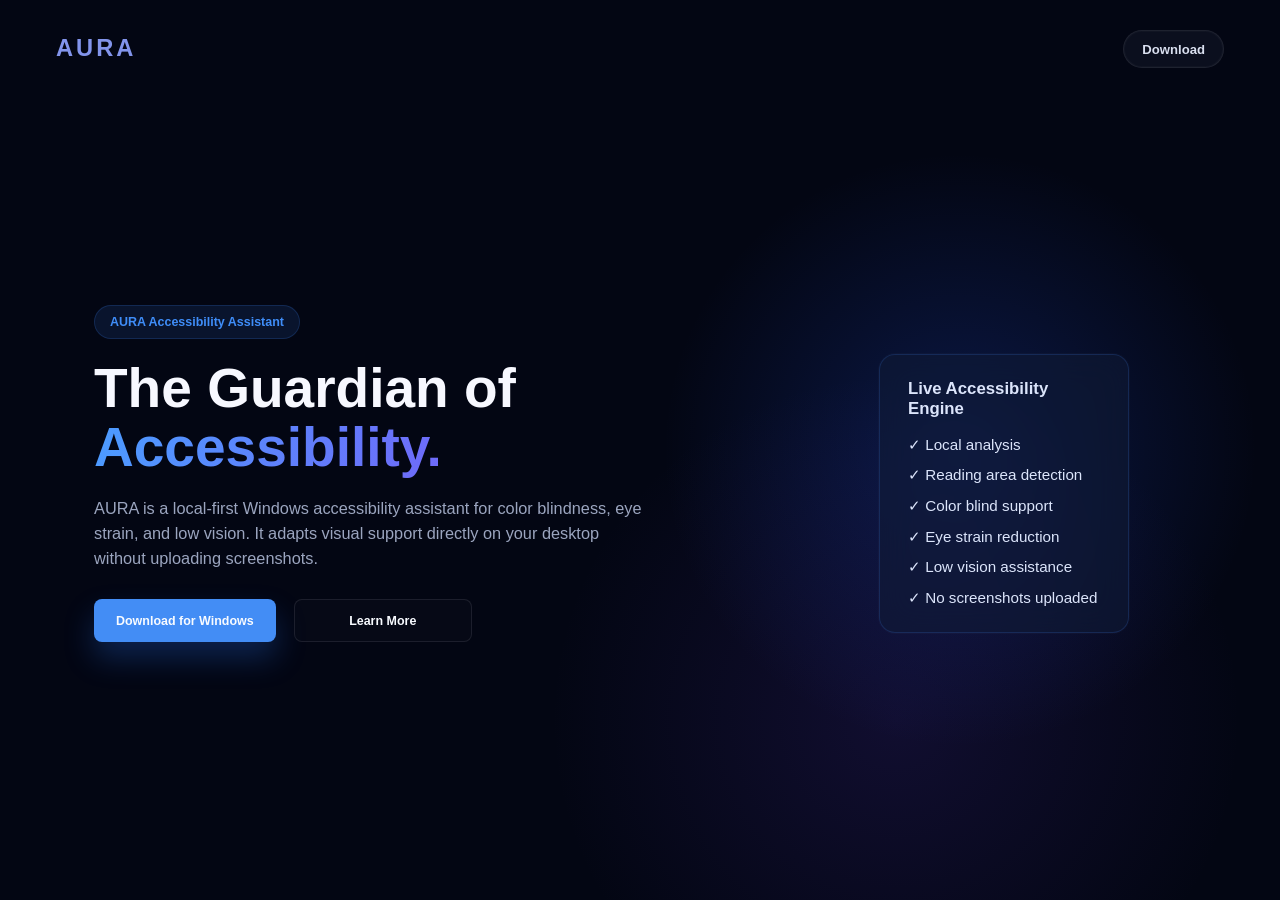
==== index.html @ 59a0d9ca "Simplify landing page and add About page" ====
<!DOCTYPE html>
<html lang="en">
<head>
  <meta charset="UTF-8">
  <meta name="viewport" content="width=device-width, initial-scale=1.0">
  <title>AURA</title>
  <link rel="stylesheet" href="style.css">
</head>
<body class="mode-voyager home-page">
  <div class="page-shell">
    <header class="site-header">
      <a class="brand overlay-target" href="#" aria-label="AURA home" data-overlay-label="UI ELEMENT" data-status-tag="Optimized">
        AURA
      </a>



      <nav class="header-actions" aria-label="AURA website navigation">
  <a class="control-pill" href="https://github.com/Shaki-1/Aura/releases/latest" target="_blank" rel="noopener noreferrer">Download</a>
</nav>




    </header>

    <main>
      <section class="hero-section" aria-labelledby="heroTitle">
        <div class="hero-copy">
          <span class="badge">AURA Accessibility Assistant</span>

          <h1 class="hero-title overlay-target" id="heroTitle" data-overlay-label="STRUCTURE" data-status-tag="Readable">
            The Guardian of <span>Accessibility.</span>
          </h1>

          <p class="hero-description" id="heroDescription">
  AURA is a local-first Windows accessibility assistant for color blindness, eye strain, and low vision.
  It adapts visual support directly on your desktop without uploading screenshots.
</p>


          <div class="hero-buttons">


            <a class="primary-button overlay-target" href="https://github.com/Shaki-1/Aura/releases/latest" target="_blank" rel="noopener noreferrer">
  Download for Windows
</a>



            <a class="secondary-button" href="about.html">Learn More</a>
          </div>
        </div>
<aside class="scanner-panel overlay-target" aria-label="AURA desktop preview" data-overlay-label="LOCAL APP" data-status-tag="Private">
  <h3>Live Accessibility Engine</h3>

  <ul class="feature-list">
    <li>✓ Local analysis</li>
    <li>✓ Reading area detection</li>
    <li>✓ Color blind support</li>
    <li>✓ Eye strain reduction</li>
    <li>✓ Low vision assistance</li>
    <li>✓ No screenshots uploaded</li>
  </ul>
</aside>
      </section>
    </main>
  </div>

  <script src="app.js"></script>
</body>
</html>
---- style.css ----
:root {
  --bg: #020414;
  --panel: rgba(15, 25, 48, 0.54);
  --panel-soft: rgba(12, 18, 36, 0.72);
  --text: #f7f8ff;
  --muted: #9ba5bf;
  --accent: #438df5;
  --accent-two: #7f4cf4;
  --overlay: #3c8bff;
  --overlay-fill: rgba(48, 112, 220, 0.12);
  --overlay-glow: rgba(58, 133, 255, 0.42);
  --tag-text: #f7fbff;
}

* {
  box-sizing: border-box;
}

html {
  min-height: 100%;
  background: var(--bg);
}

body {
  min-height: 100vh;
  margin: 0;
  color: var(--text);
  font-family: Inter, Arial, Helvetica, sans-serif;
  background:
    radial-gradient(circle at 75% 50%, rgba(40, 90, 255, 0.22), transparent 28%),
    radial-gradient(circle at 70% 80%, rgba(80, 50, 180, 0.18), transparent 30%),
    #030613;
}

button,
select {
  font: inherit;
}

.page-shell {
  width: calc(100% - 112px);
  max-width: 1280px;
  margin: 0 auto;
  padding-top: 30px;
}

.home-page .page-shell {
  display: flex;
  flex-direction: column;
  min-height: calc(100vh - 30px);
}

.site-header {
  display: flex;
  align-items: center;
  justify-content: space-between;
  gap: 28px;
}

.brand {
  display: inline-flex;
  color: #8294eb;
  font-size: 1.48rem;
  font-weight: 900;
  letter-spacing: 3px;
  line-height: 1;
  text-decoration: none;
}

.header-actions {
  display: flex;
  align-items: center;
  gap: 18px;
}

.control-pill {
  position: relative;
  display: inline-flex;
  align-items: center;
  justify-content: center;
  min-height: 38px;
  border: 1px solid rgba(255, 255, 255, 0.08);
  padding: 0 18px;
  border-radius: 999px;
  color: #d9dfef;
  background: rgba(15, 18, 34, 0.78);
  box-shadow: inset 0 0 0 1px rgba(255, 255, 255, 0.025);
text-decoration: none;
font-weight: 800;
  font-size: 0.82rem;	
}

.control-pill:hover,
.control-pill:focus-visible {
  border-color: rgba(67, 141, 245, 0.62);
  color: #ffffff;
  box-shadow: 0 0 18px rgba(67, 141, 245, 0.24);
  outline: none;
}

.mode-pill {
  min-width: 196px;
}

select {
  width: 100%;
  min-height: 38px;
  border: 0;
  padding: 0 38px 0 20px;
  color: #eef3ff;
  font-weight: 800;
  font-size: 0.78rem;
  background: transparent;
  outline: 0;
}

select option {
  color: #f6f8ff;
  background: #080c1d;
}

.enforce-button {
  min-width: 184px;
  padding: 0 22px;
  border-color: rgba(255, 255, 255, 0.09);
  cursor: pointer;
  color: #f5f7ff;
  font-size: 0.78rem;
  font-weight: 800;
}

.enforcer-active .enforce-button {
  border-color: rgba(67, 141, 245, 0.82);
  background: linear-gradient(180deg, #4a9aff, #3d84ee);
  box-shadow: 0 0 28px rgba(63, 132, 239, 0.34);
}

.toggle-control {
  min-width: 166px;
  padding: 0 16px;
  gap: 10px;
  color: #78849e;
  font-size: 0.78rem;
}

.toggle-control input {
  position: absolute;
  opacity: 0;
  pointer-events: none;
}

.toggle-track {
  position: relative;
  width: 24px;
  height: 14px;
  border-radius: 999px;
  background: #263146;
}

.toggle-track::after {
  position: absolute;
  top: 3px;
  left: 4px;
  width: 8px;
  height: 8px;
  border-radius: 50%;
  background: #f6f8ff;
  content: "";
  transition: transform 160ms ease, background 160ms ease;
}

.toggle-control input:checked + .toggle-track {
  background: #18c7a6;
}

.toggle-control input:checked + .toggle-track::after {
  transform: translateX(8px);
}

.hero-section {
  position: relative;
  display: grid;
  grid-template-columns: minmax(0, 680px) minmax(260px, 1fr);
  gap: 48px;
  align-items: center;
  min-height: auto;
  padding: 72px 0 80px;
}

.home-page main {
  display: flex;
  flex: 1;
}

.home-page .hero-section {
  flex: 1;
  width: 100%;
  padding: clamp(42px, 7vh, 72px) 0 clamp(34px, 6vh, 64px);
}

.home-page .scanner-panel {
  margin-top: 40px;
}

.hero-copy {
  margin-left: 38px;
  padding-top: 0;
}

.badge {
  display: inline-flex;
  margin-bottom: 20px;
  border: 1px solid rgba(60, 139, 255, 0.18);
  border-radius: 999px;
  padding: 9px 15px;
  color: #3f8df8;
  background: rgba(26, 59, 116, 0.28);
  font-size: 0.78rem;
  font-weight: 800;
}

.hero-title {
  max-width: 680px;
  margin: 0;
  color: var(--text);
  font-size: clamp(3.2rem, 4.3vw, 4.4rem);
  font-weight: 900;
  line-height: 1.08;
  letter-spacing: 0;
}

.hero-title span {
  display: block;
  color: transparent;
  background: linear-gradient(110deg, #4b9cff 0%, #8150f6 84%);
  background-clip: text;
  -webkit-background-clip: text;
}

.hero-description {
  max-width: 560px;
  margin: 18px 0 0;
  color: var(--muted);
  font-size: 1.02rem;
  line-height: 1.55;
}

.hero-buttons {
  display: flex;
  gap: 18px;
  margin-top: 28px;
}

.primary-button,
.secondary-button {
  position: relative;
  display: inline-flex;
  align-items: center;
  justify-content: center;
  min-width: 178px;
  min-height: 43px;
  border-radius: 8px;
  padding: 0 22px;
  cursor: pointer;
  color: #f8fbff;
  font-size: 0.78rem;
  font-weight: 900;
  text-decoration: none;
}

.primary-button {
  border: 0;
  background: #438df5;
  box-shadow: 0 16px 30px rgba(45, 122, 255, 0.25);
}

.secondary-button {
  border: 1px solid rgba(255, 255, 255, 0.09);
  background: rgba(8, 11, 25, 0.64);
}

.scanner-panel {
  position: relative;
  width: 250px;
  margin: 80px auto 0;
  border: 1px solid rgba(69, 134, 243, 0.18);
  border-radius: 16px;
  padding: 24px 28px;
  color: #dce5fb;
  background: rgba(17, 28, 54, 0.56);
  box-shadow: 0 0 0 1px rgba(255, 255, 255, 0.025);
  backdrop-filter: blur(16px);
  animation: scannerFloat 5s ease-in-out infinite;
}

.scanner-panel::before {
  content: "LIVE";
  display: inline-flex;
  align-items: center;
  justify-content: center;
  margin-bottom: 16px;
  padding: 4px 10px;
  border-radius: 999px;
  background: rgba(67, 141, 245, 0.18);
  border: 1px solid rgba(67, 141, 245, 0.4);
  color: #8fc2ff;
  font-size: 0.72rem;
  font-weight: 700;
  letter-spacing: 0.08em;
}

.scanner-panel p {
  margin: 0;
  font-size: 0.98rem;
  line-height: 1.45;
}

.scanner-panel h3 {
  margin: 0 0 16px;
  font-size: 1.05rem;
}

.feature-list {
  display: grid;
  gap: 10px;
  margin: 0;
  padding: 0;
  list-style: none;
}

.feature-list li {
  color: #dce5fb;
  font-size: 0.95rem;
  line-height: 1.35;
}

.lower-section {
  margin-top: 34px;
  padding: 0 0 24px;
  color: var(--text);
}

.section-kicker {
  margin: 0 0 16px;
  font-size: 1.35rem;
  font-weight: 900;
}

.subtle-grid {
  display: grid;
  grid-template-columns: repeat(3, 1fr);
  gap: 22px;
}

.subtle-grid article {
  min-height: 120px;
  border: 1px solid rgba(255, 255, 255, 0.07);
  border-radius: 10px;
  padding: 22px;
  background: rgba(255, 255, 255, 0.025);
}

.subtle-grid h2 {
  margin: 0 0 8px;
  font-size: 1rem;
}

.subtle-grid p {
  margin: 0;
  color: var(--muted);
  line-height: 1.45;
}

.site-footer {
  padding: 0 0 40px;
  color: #8f98b5;
  font-size: 0.95rem;
  letter-spacing: 0;
  text-align: center;
}

.overlay-target {
  position: relative;
}

.show-overlay .overlay-target {
  border-color: var(--overlay);
  outline: 1px solid var(--overlay);
  outline-offset: 3px;
  background-color: var(--overlay-fill);
  box-shadow: 0 0 18px var(--overlay-glow);
}

.show-overlay .brand {
  border-radius: 4px;
  padding: 11px 5px 10px;
}

.show-overlay .hero-title {
  border-radius: 4px;
  padding: 8px 0;
}

.overlay-target::before,
.overlay-target::after {
  position: absolute;
  z-index: 10;
  display: none;
  pointer-events: none;
  white-space: nowrap;
}

.show-overlay .overlay-target::before,
.show-overlay .overlay-target::after {
  display: inline-flex;
}

.overlay-target::before {
  top: -22px;
  left: -1px;
  align-items: center;
  min-height: 16px;
  border-radius: 3px;
  padding: 2px 7px;
  color: #f7fbff;
  background: var(--overlay);
  font-size: 0.58rem;
  font-weight: 900;
  letter-spacing: 0.4px;
  content: attr(data-overlay-label);
}

.overlay-target::after {
  right: 0;
  bottom: -20px;
  align-items: center;
  min-height: 13px;
  border-radius: 3px;
  padding: 1px 5px;
  color: var(--tag-text);
  background: #02050d;
  font-size: 0.52rem;
  font-weight: 900;
  content: attr(data-status-tag);
}

.mode-voyager {
  --overlay: #3b8cff;
  --overlay-fill: rgba(59, 140, 255, 0.12);
  --overlay-glow: rgba(59, 140, 255, 0.48);
}

.mode-guardian {
  --overlay: #6d86ff;
  --overlay-fill: rgba(93, 113, 235, 0.11);
  --overlay-glow: rgba(109, 134, 255, 0.32);
}

.mode-beacon {
  --overlay: #ffc22d;
  --overlay-fill: rgba(255, 194, 45, 0.14);
  --overlay-glow: rgba(255, 184, 32, 0.5);
}

.mode-beacon.enforcer-active .enforce-button {
  border-color: rgba(255, 194, 45, 0.9);
  background: linear-gradient(180deg, #ffca3b, #ffaf20);
  box-shadow: 0 0 28px rgba(255, 184, 32, 0.32);
}

@keyframes scannerFloat {
  0%,
  100% {
    transform: translateY(0);
  }

  50% {
    transform: translateY(-12px);
  }
}

@media (max-width: 920px) {
  .page-shell {
    width: min(100% - 32px, 1260px);
  }

  .site-header,
  .header-actions {
    align-items: stretch;
    flex-direction: column;
  }

  .brand {
    align-self: flex-start;
  }

  .control-pill,
  .mode-pill,
  .enforce-button,
  .toggle-control {
    width: 100%;
  }

  .hero-section {
    grid-template-columns: 1fr;
    gap: 26px;
    min-height: auto;
    padding-top: 54px;
  }

  .home-page main {
    display: block;
  }

  .home-page .hero-section {
    padding: 48px 0 40px;
  }

  .scanner-panel {
    width: 100%;
    max-width: 280px;
    margin: 0;
  }

.subtle-grid {
  display: grid;
  grid-template-columns: repeat(3, 1fr);
  gap: 18px;
}

@media (max-width: 560px) {
  .hero-title {
    font-size: 3.2rem;
  }
}

  .hero-buttons {
    flex-direction: column;
  }

  .primary-button,
  .secondary-button {
    width: 100%;
  }
}
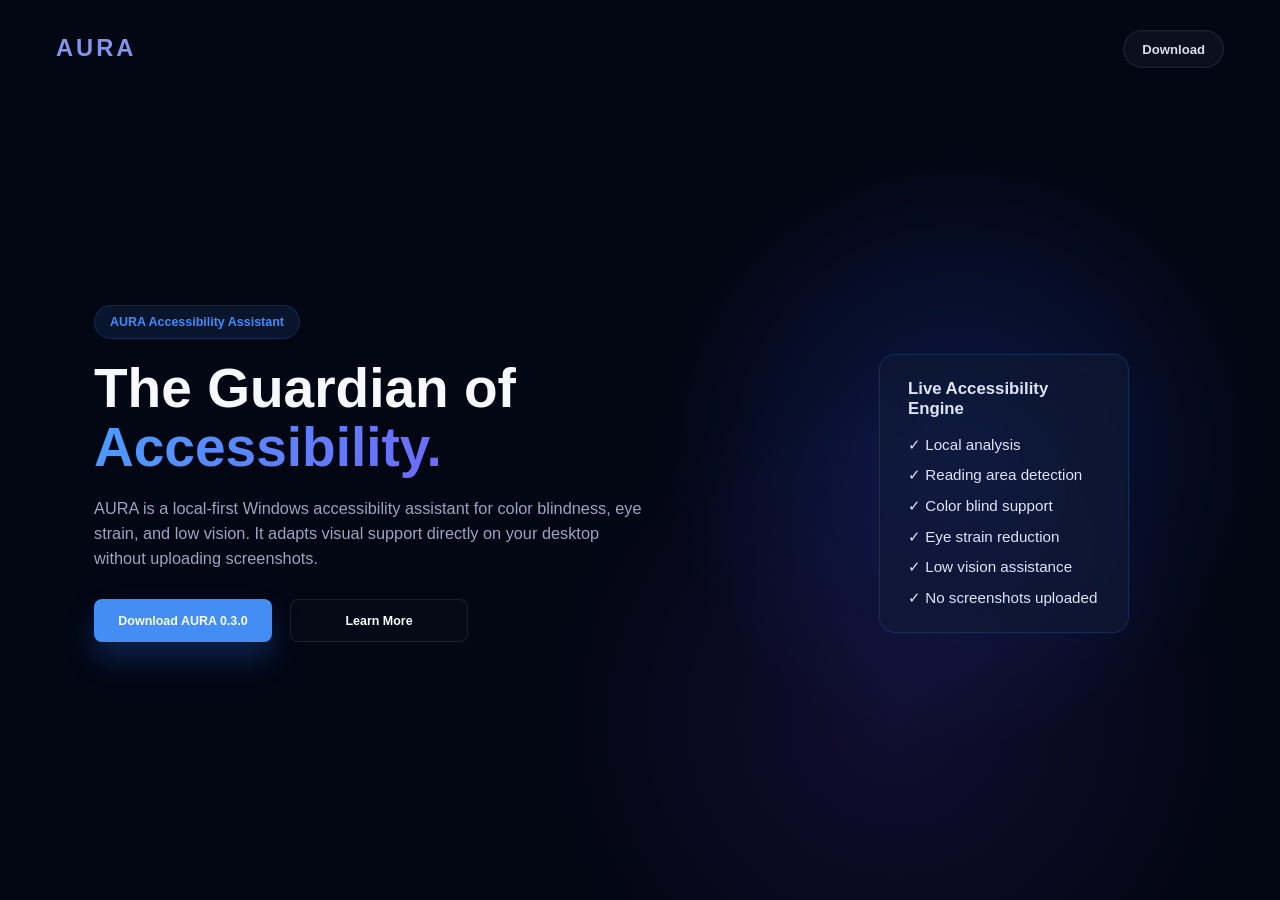
==== commit 40742a41: "Update download button to installer" ====
--- a/index.html
+++ b/index.html
@@ -42,11 +42,12 @@
           <div class="hero-buttons">
 
 
-            <a class="primary-button overlay-target" href="https://github.com/Shaki-1/Aura/releases/latest" target="_blank" rel="noopener noreferrer">
-  Download for Windows
+            <a class="primary-button overlay-target"
+   href="https://github.com/Shaki-1/Aura/releases/download/v0.3.0/AURA.Setup.0.3.0.exe"
+   target="_blank"
+   rel="noopener noreferrer">
+  Download AURA 0.3.0
 </a>
-
-
 
             <a class="secondary-button" href="about.html">Learn More</a>
           </div>
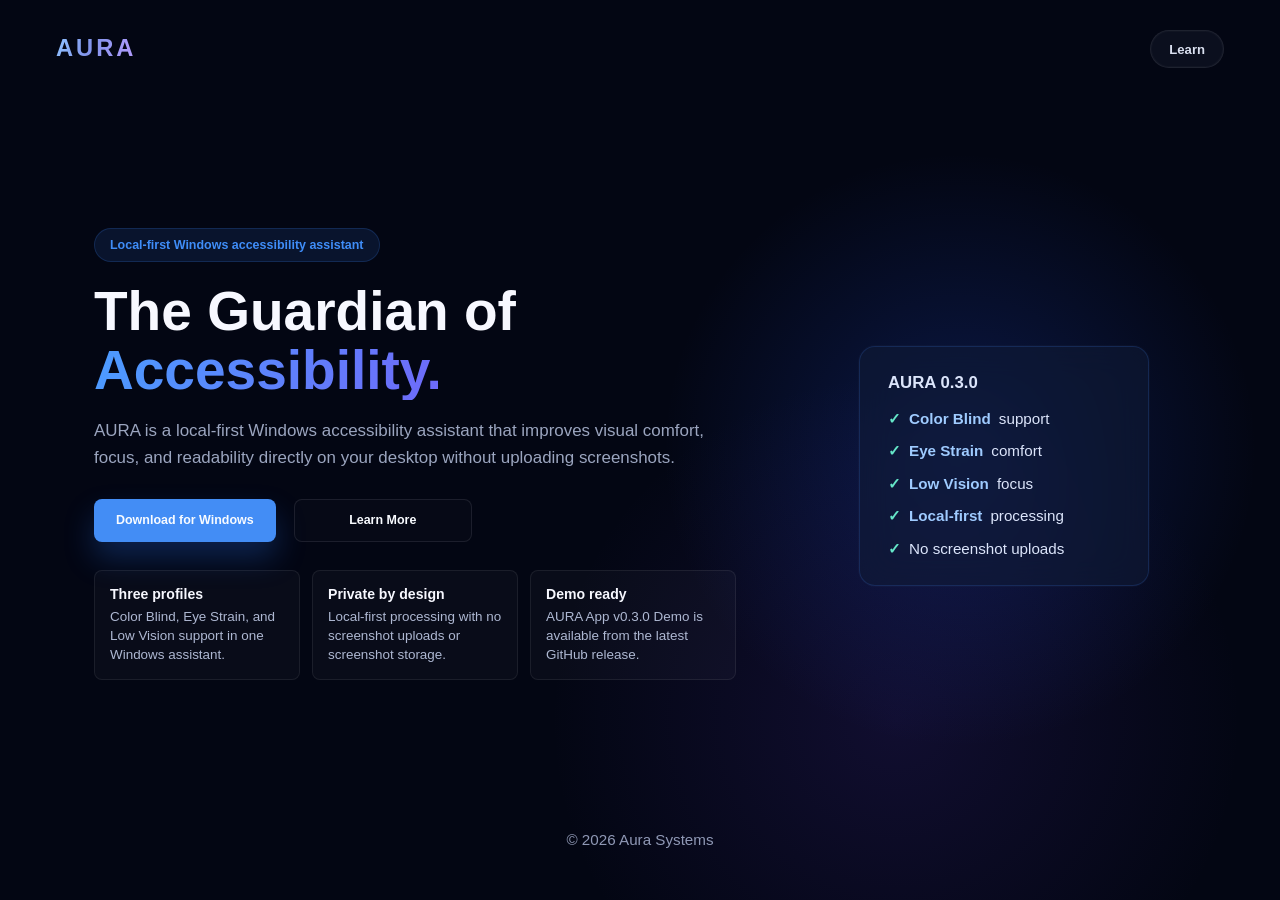
==== commit 36cab2e2: "Update website for AURA v0.4.0 release" ====
--- a/index.html
+++ b/index.html
@@ -9,63 +9,71 @@
 <body class="mode-voyager home-page">
   <div class="page-shell">
     <header class="site-header">
-      <a class="brand overlay-target" href="#" aria-label="AURA home" data-overlay-label="UI ELEMENT" data-status-tag="Optimized">
+      <a class="brand overlay-target" href="index.html" aria-label="AURA home" data-overlay-label="UI ELEMENT" data-status-tag="Optimized">
         AURA
       </a>
 
-
-
       <nav class="header-actions" aria-label="AURA website navigation">
-  <a class="control-pill" href="https://github.com/Shaki-1/Aura/releases/latest" target="_blank" rel="noopener noreferrer">Download</a>
-</nav>
-
-
-
-
+        <a class="control-pill" href="about.html">Learn</a>
+      </nav>
     </header>
 
     <main>
       <section class="hero-section" aria-labelledby="heroTitle">
         <div class="hero-copy">
-          <span class="badge">AURA Accessibility Assistant</span>
+          <span class="badge">Local-first Windows accessibility assistant</span>
 
           <h1 class="hero-title overlay-target" id="heroTitle" data-overlay-label="STRUCTURE" data-status-tag="Readable">
             The Guardian of <span>Accessibility.</span>
           </h1>
 
           <p class="hero-description" id="heroDescription">
-  AURA is a local-first Windows accessibility assistant for color blindness, eye strain, and low vision.
-  It adapts visual support directly on your desktop without uploading screenshots.
-</p>
-
+            AURA is a local-first Windows accessibility assistant that improves visual comfort, focus, and readability directly on your desktop without uploading screenshots.
+          </p>
 
           <div class="hero-buttons">
-
-
-            <a class="primary-button overlay-target"
-   href="https://github.com/Shaki-1/Aura/releases/download/v0.3.0/AURA.Setup.0.3.0.exe"
-   target="_blank"
-   rel="noopener noreferrer">
-  Download AURA 0.3.0
-</a>
+            <a class="primary-button overlay-target" href="https://github.com/Shaki-1/Aura/releases/latest" target="_blank" rel="noopener noreferrer" data-overlay-label="INTERACTION" data-status-tag="Release">
+              Download for Windows
+            </a>
 
             <a class="secondary-button" href="about.html">Learn More</a>
           </div>
+
+          <div class="home-insights" aria-label="AURA product highlights">
+            <article>
+              <h2>Three profiles</h2>
+              <p>Color Blind, Eye Strain, and Low Vision support in one Windows assistant.</p>
+            </article>
+
+            <article>
+              <h2>Private by design</h2>
+              <p>Local-first processing with no screenshot uploads or screenshot storage.</p>
+            </article>
+
+            <article>
+              <h2>Demo ready</h2>
+              <p>AURA App v0.3.0 Demo is available from the latest GitHub release.</p>
+            </article>
+          </div>
         </div>
-<aside class="scanner-panel overlay-target" aria-label="AURA desktop preview" data-overlay-label="LOCAL APP" data-status-tag="Private">
-  <h3>Live Accessibility Engine</h3>
 
-  <ul class="feature-list">
-    <li>✓ Local analysis</li>
-    <li>✓ Reading area detection</li>
-    <li>✓ Color blind support</li>
-    <li>✓ Eye strain reduction</li>
-    <li>✓ Low vision assistance</li>
-    <li>✓ No screenshots uploaded</li>
-  </ul>
-</aside>
+        <aside class="scanner-panel overlay-target" aria-label="AURA 0.3.0 feature summary" data-overlay-label="LOCAL APP" data-status-tag="Private">
+          <h2>AURA 0.3.0</h2>
+
+          <ul class="feature-list polished-list">
+            <li><span class="checkmark">✓</span> <strong>Color Blind</strong> support</li>
+            <li><span class="checkmark">✓</span> <strong>Eye Strain</strong> comfort</li>
+            <li><span class="checkmark">✓</span> <strong>Low Vision</strong> focus</li>
+            <li><span class="checkmark">✓</span> <strong>Local-first</strong> processing</li>
+            <li><span class="checkmark">✓</span> No screenshot uploads</li>
+          </ul>
+        </aside>
       </section>
     </main>
+
+    <footer class="site-footer home-footer">
+      &copy; 2026 Aura Systems
+    </footer>
   </div>
 
   <script src="app.js"></script>
--- a/style.css
+++ b/style.css
@@ -59,7 +59,10 @@
 
 .brand {
   display: inline-flex;
-  color: #8294eb;
+  color: transparent;
+  background: linear-gradient(110deg, #8fc2ff 0%, #8294eb 42%, #b59cff 100%);
+  background-clip: text;
+  -webkit-background-clip: text;
   font-size: 1.48rem;
   font-weight: 900;
   letter-spacing: 3px;
@@ -95,7 +98,8 @@
   border-color: rgba(67, 141, 245, 0.62);
   color: #ffffff;
   box-shadow: 0 0 18px rgba(67, 141, 245, 0.24);
-  outline: none;
+  outline: 3px solid rgba(143, 194, 255, 0.42);
+  outline-offset: 3px;
 }
 
 .mode-pill {
@@ -195,11 +199,11 @@
 .home-page .hero-section {
   flex: 1;
   width: 100%;
-  padding: clamp(42px, 7vh, 72px) 0 clamp(34px, 6vh, 64px);
+  padding: clamp(34px, 5vh, 56px) 0 clamp(22px, 4vh, 44px);
 }
 
 .home-page .scanner-panel {
-  margin-top: 40px;
+  margin-top: 24px;
 }
 
 .hero-copy {
@@ -238,10 +242,10 @@
 }
 
 .hero-description {
-  max-width: 560px;
+  max-width: 620px;
   margin: 18px 0 0;
   color: var(--muted);
-  font-size: 1.02rem;
+  font-size: 1.06rem;
   line-height: 1.55;
 }
 
@@ -279,13 +283,50 @@
   background: rgba(8, 11, 25, 0.64);
 }
 
+.primary-button:hover,
+.primary-button:focus-visible,
+.secondary-button:hover,
+.secondary-button:focus-visible {
+  outline: 3px solid rgba(143, 194, 255, 0.46);
+  outline-offset: 4px;
+  box-shadow: 0 0 0 1px rgba(143, 194, 255, 0.16), 0 16px 30px rgba(45, 122, 255, 0.22);
+}
+
+.home-insights {
+  display: grid;
+  grid-template-columns: repeat(3, minmax(0, 1fr));
+  gap: 12px;
+  max-width: 680px;
+  margin-top: 28px;
+}
+
+.home-insights article {
+  border: 1px solid rgba(255, 255, 255, 0.07);
+  border-radius: 8px;
+  padding: 15px;
+  background: rgba(255, 255, 255, 0.026);
+}
+
+.home-insights h2 {
+  margin: 0 0 6px;
+  color: #f7f8ff;
+  font-size: 0.88rem;
+}
+
+.home-insights p {
+  margin: 0;
+  color: #aeb8d2;
+  font-size: 0.84rem;
+  line-height: 1.4;
+}
+
 .scanner-panel {
   position: relative;
-  width: 250px;
+  width: min(100%, 290px);
   margin: 80px auto 0;
   border: 1px solid rgba(69, 134, 243, 0.18);
   border-radius: 16px;
-  padding: 24px 28px;
+  padding: 26px 28px;
   color: #dce5fb;
   background: rgba(17, 28, 54, 0.56);
   box-shadow: 0 0 0 1px rgba(255, 255, 255, 0.025);
@@ -315,6 +356,7 @@
   line-height: 1.45;
 }
 
+.scanner-panel h2,
 .scanner-panel h3 {
   margin: 0 0 16px;
   font-size: 1.05rem;
@@ -334,6 +376,26 @@
   line-height: 1.35;
 }
 
+.polished-list {
+  gap: 12px;
+}
+
+.polished-list li {
+  display: flex;
+  align-items: flex-start;
+  gap: 8px;
+}
+
+.polished-list strong {
+  color: #9fcbff;
+  font-weight: 900;
+}
+
+.checkmark {
+  color: #65e6c8;
+  font-weight: 900;
+}
+
 .lower-section {
   margin-top: 34px;
   padding: 0 0 24px;
@@ -360,7 +422,8 @@
   background: rgba(255, 255, 255, 0.025);
 }
 
-.subtle-grid h2 {
+.subtle-grid h2,
+.subtle-grid h3 {
   margin: 0 0 8px;
   font-size: 1rem;
 }
@@ -377,6 +440,10 @@
   font-size: 0.95rem;
   letter-spacing: 0;
   text-align: center;
+}
+
+.home-footer {
+  padding-bottom: 22px;
 }
 
 .overlay-target {
@@ -503,7 +570,7 @@
 
   .hero-section {
     grid-template-columns: 1fr;
-    gap: 26px;
+    gap: 28px;
     min-height: auto;
     padding-top: 54px;
   }
@@ -513,26 +580,24 @@
   }
 
   .home-page .hero-section {
-    padding: 48px 0 40px;
+    padding: 46px 0 34px;
+  }
+
+  .hero-copy {
+    margin-left: 0;
+  }
+
+  .home-insights,
+  .subtle-grid,
+  .policy-grid {
+    grid-template-columns: 1fr;
   }
 
   .scanner-panel {
     width: 100%;
-    max-width: 280px;
+    max-width: 320px;
     margin: 0;
   }
-
-.subtle-grid {
-  display: grid;
-  grid-template-columns: repeat(3, 1fr);
-  gap: 18px;
-}
-
-@media (max-width: 560px) {
-  .hero-title {
-    font-size: 3.2rem;
-  }
-}
 
   .hero-buttons {
     flex-direction: column;
@@ -543,3 +608,33 @@
     width: 100%;
   }
 }
+
+@media (max-width: 560px) {
+  .page-shell {
+    width: min(100% - 24px, 1260px);
+    padding-top: 22px;
+  }
+
+  .home-page .page-shell {
+    min-height: calc(100vh - 22px);
+  }
+
+  .hero-title {
+    font-size: 3rem;
+  }
+
+  .hero-description {
+    font-size: 1rem;
+  }
+}
+
+@media (prefers-reduced-motion: reduce) {
+  *,
+  *::before,
+  *::after {
+    scroll-behavior: auto !important;
+    transition-duration: 0.01ms !important;
+    animation-duration: 0.01ms !important;
+    animation-iteration-count: 1 !important;
+  }
+}
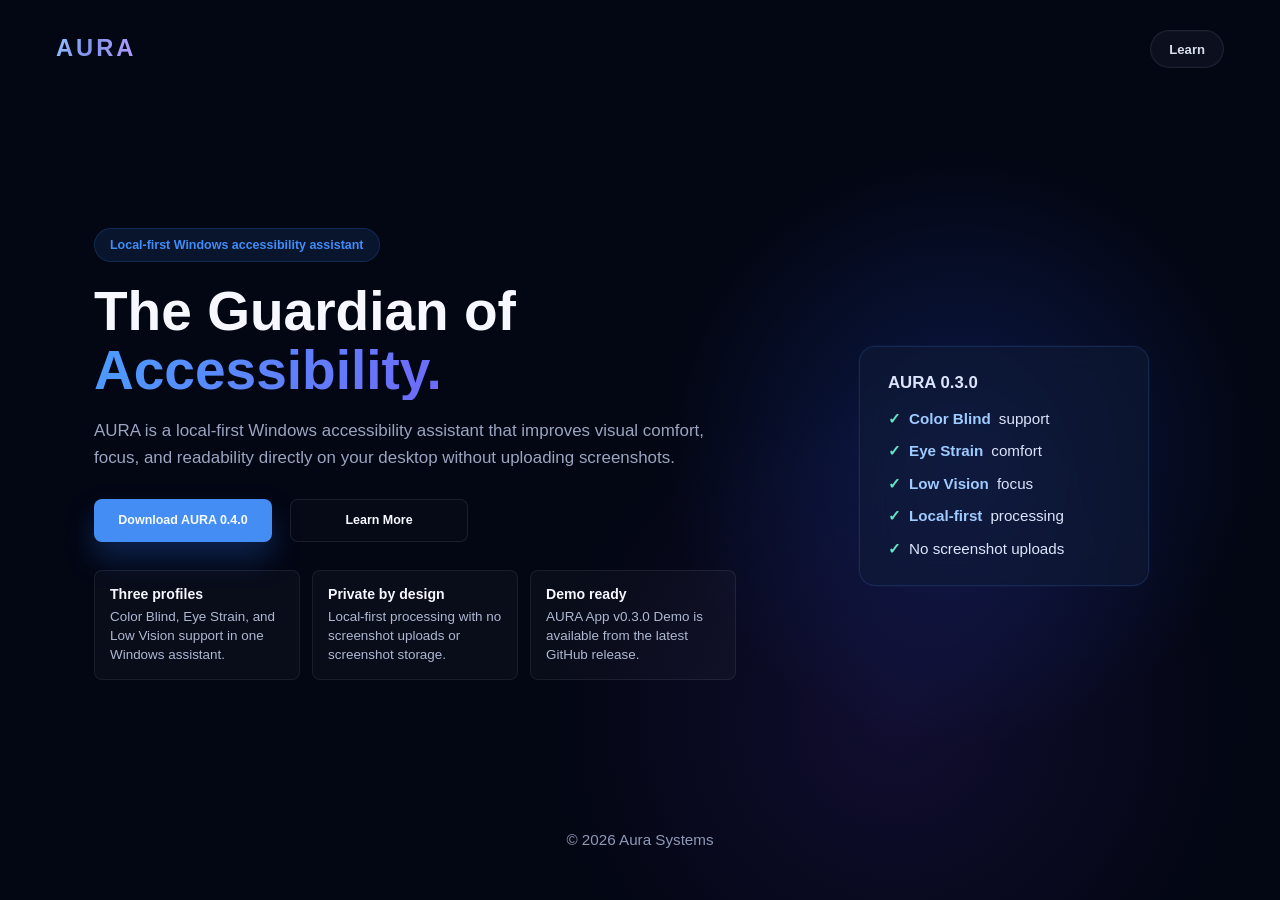
==== commit 3ddb1d4b: "Update download button for v0.4.0 release" ====
--- a/index.html
+++ b/index.html
@@ -33,7 +33,7 @@
 
           <div class="hero-buttons">
             <a class="primary-button overlay-target" href="https://github.com/Shaki-1/Aura/releases/latest" target="_blank" rel="noopener noreferrer" data-overlay-label="INTERACTION" data-status-tag="Release">
-              Download for Windows
+              Download AURA 0.4.0
             </a>
 
             <a class="secondary-button" href="about.html">Learn More</a>
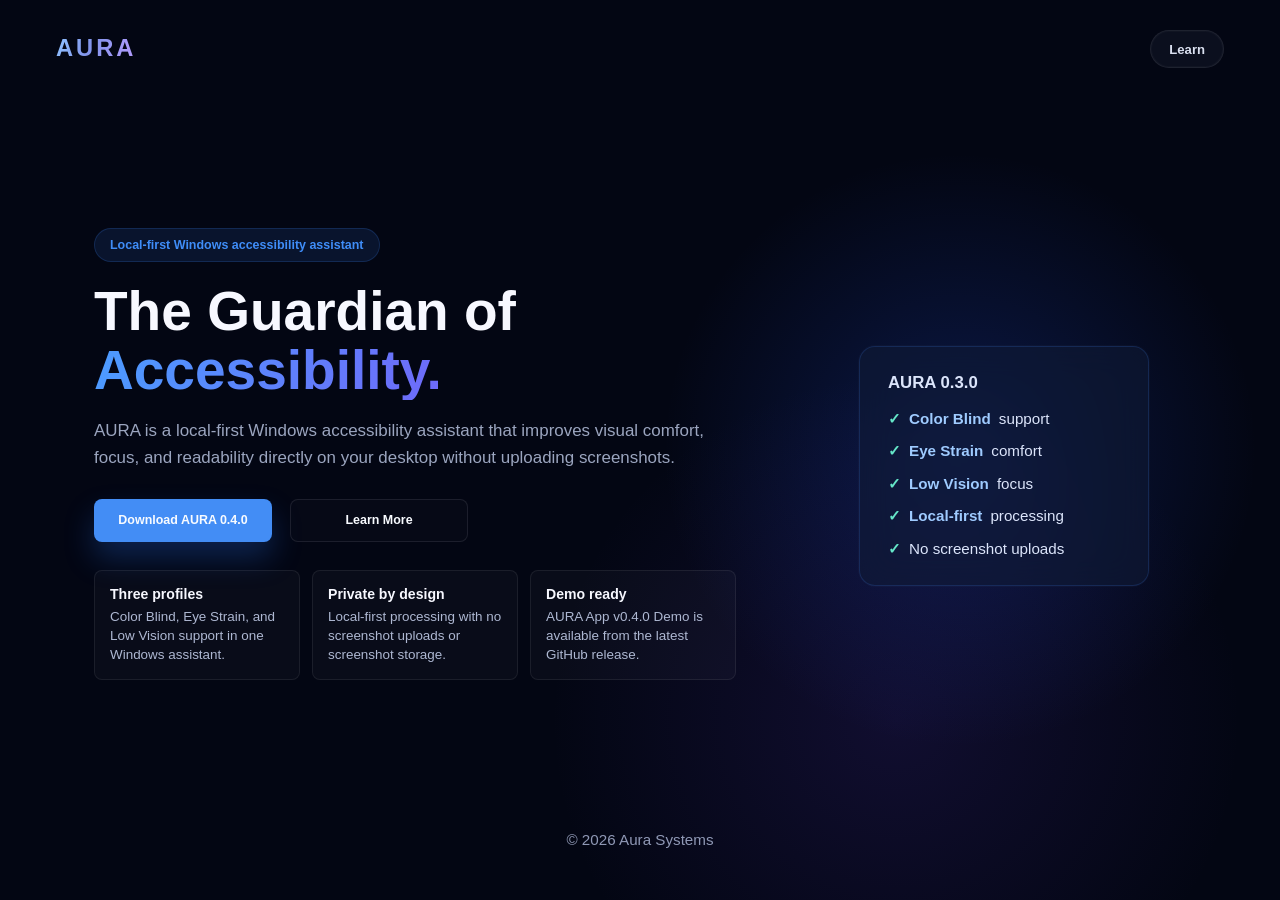
==== commit b5e51bac: "Update download button for v0.4.0 release" ====
--- a/index.html
+++ b/index.html
@@ -52,12 +52,12 @@
 
             <article>
               <h2>Demo ready</h2>
-              <p>AURA App v0.3.0 Demo is available from the latest GitHub release.</p>
+              <p>AURA App v0.4.0 Demo is available from the latest GitHub release.</p>
             </article>
           </div>
         </div>
 
-        <aside class="scanner-panel overlay-target" aria-label="AURA 0.3.0 feature summary" data-overlay-label="LOCAL APP" data-status-tag="Private">
+        <aside class="scanner-panel overlay-target" aria-label="AURA 0.4.0 feature summary" data-overlay-label="LOCAL APP" data-status-tag="Private">
           <h2>AURA 0.3.0</h2>
 
           <ul class="feature-list polished-list">
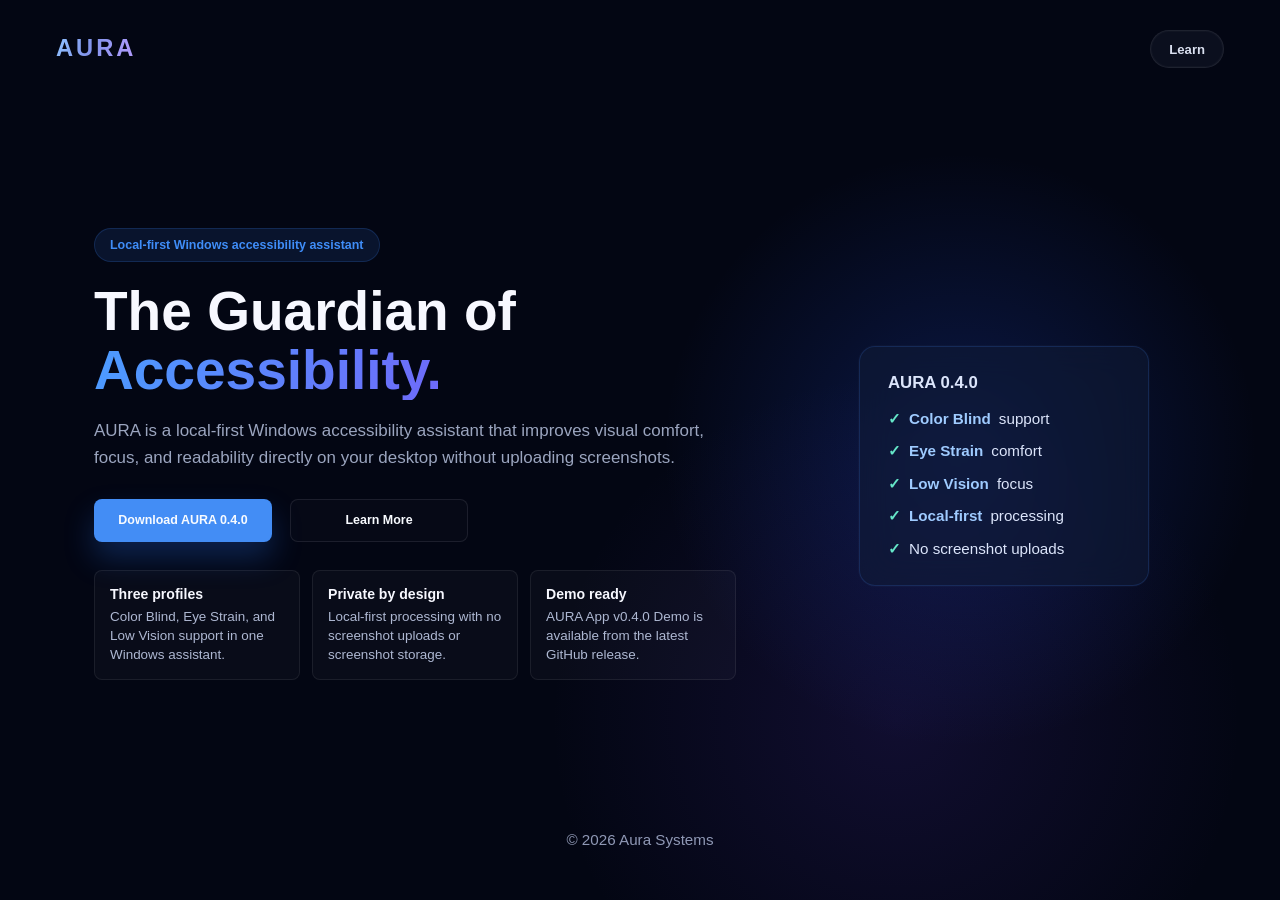
==== commit 20df2a73: "Update website version to v0.4.0" ====
--- a/index.html
+++ b/index.html
@@ -58,7 +58,7 @@
         </div>
 
         <aside class="scanner-panel overlay-target" aria-label="AURA 0.4.0 feature summary" data-overlay-label="LOCAL APP" data-status-tag="Private">
-          <h2>AURA 0.3.0</h2>
+          <h2>AURA 0.4.0</h2>
 
           <ul class="feature-list polished-list">
             <li><span class="checkmark">✓</span> <strong>Color Blind</strong> support</li>
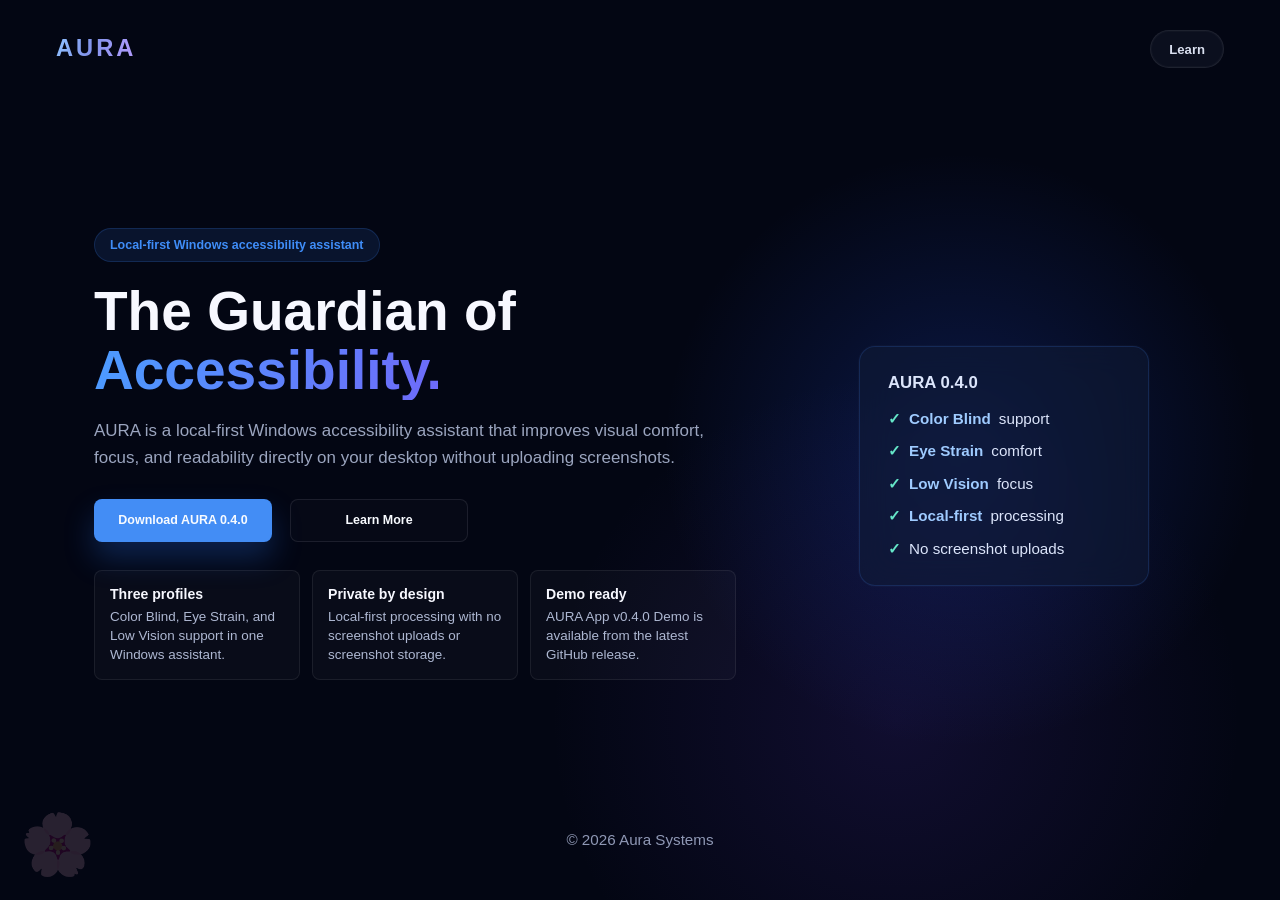
==== commit f44e4b75: "Update website version to v0.4.0" ====
--- a/index.html
+++ b/index.html
@@ -77,5 +77,8 @@
   </div>
 
   <script src="app.js"></script>
+
+<div class="aura-flower" aria-hidden="true">🌸</div>
+
 </body>
 </html>
--- a/style.css
+++ b/style.css
@@ -638,3 +638,35 @@
     animation-iteration-count: 1 !important;
   }
 }
+
+
+.aura-flower {
+  position: fixed;
+  bottom: 20px;
+  left: 20px;
+  font-size: 60px;
+  opacity: 0.15;
+  pointer-events: none;
+  z-index: 9999;
+  animation: riseFlower 8s linear infinite;
+}
+
+@keyframes riseFlower {
+  0% {
+    transform: translateY(0);
+    opacity: 0;
+  }
+
+  15% {
+    opacity: 0.15;
+  }
+
+  85% {
+    opacity: 0.15;
+  }
+
+  100% {
+    transform: translateY(-100vh);
+    opacity: 0;
+  }
+}
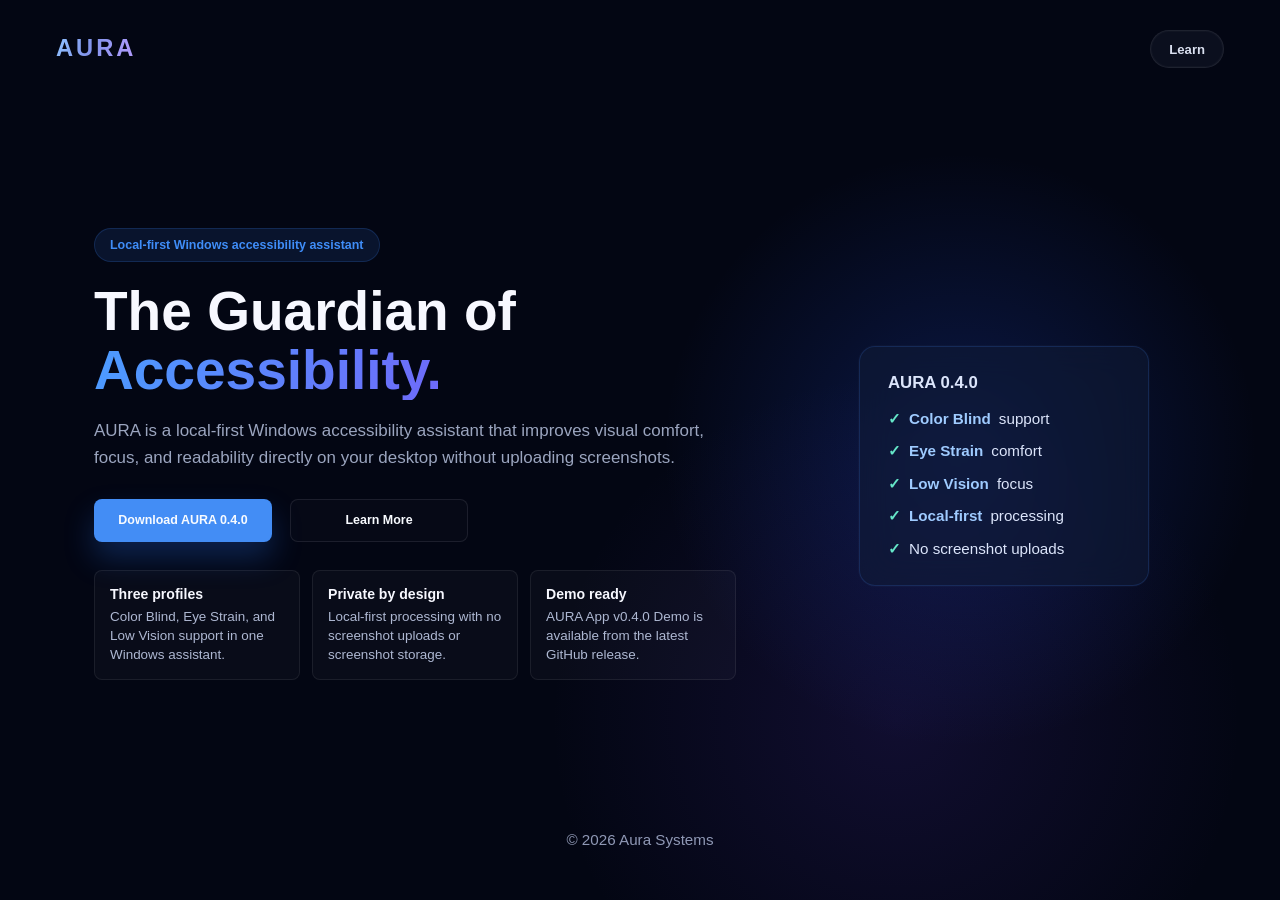
==== commit dddc4541: "Update website version to v0.4.0" ====
--- a/index.html
+++ b/index.html
@@ -78,7 +78,6 @@
 
   <script src="app.js"></script>
 
-<div class="aura-flower" aria-hidden="true">🌸</div>
 
 </body>
 </html>
